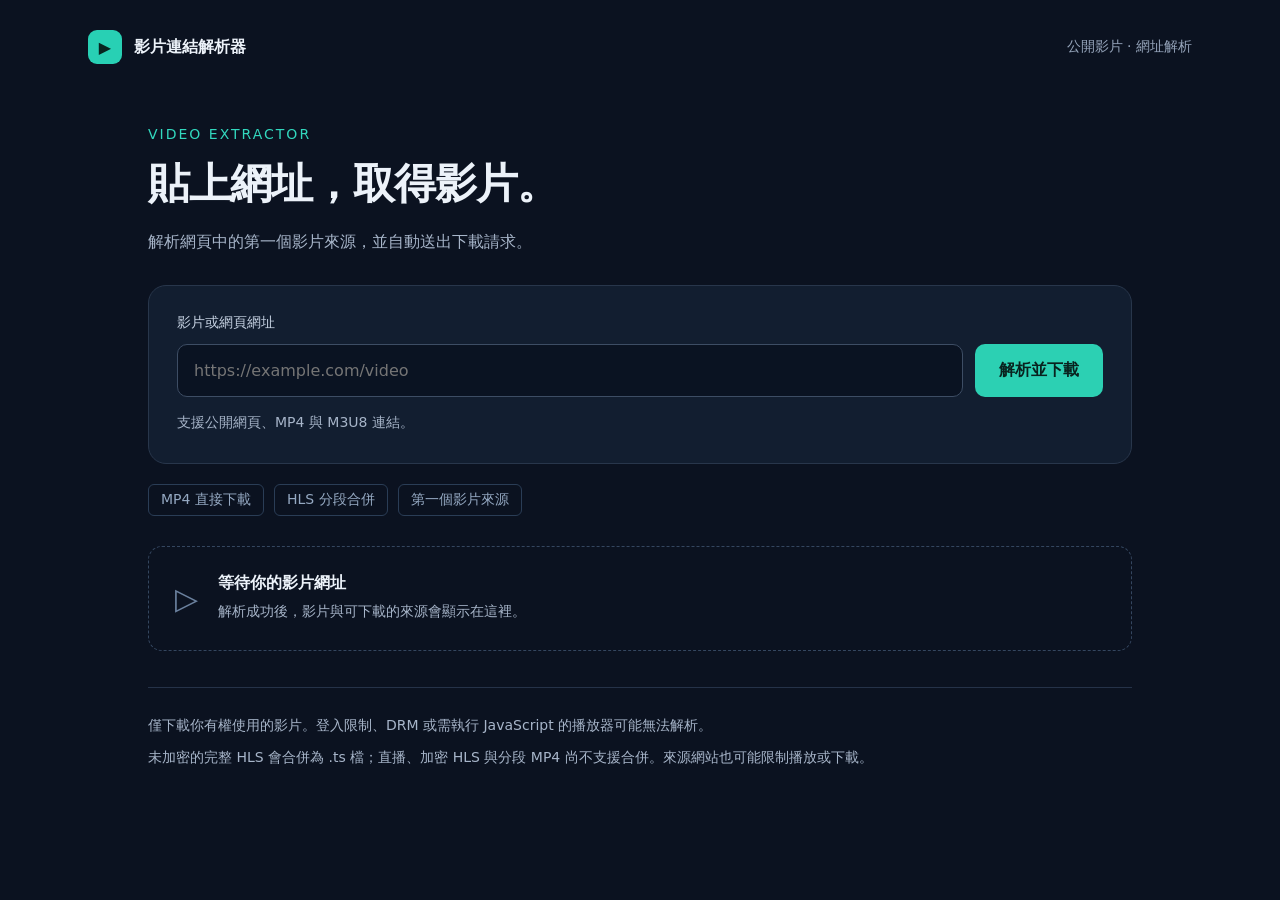
==== src/main/resources/static/index.html @ e3a8c3bb "Add Java three-layer video extractor with parity tests" ====
<!doctype html>
<html lang="zh-Hant"><head><meta charset="utf-8"><meta name="viewport" content="width=device-width,initial-scale=1"><title>影片連結解析器</title><meta name="description" content="貼上公開影片網址，解析、預覽與下載影片。"><link rel="icon" href="data:image/svg+xml,%3Csvg xmlns='http://www.w3.org/2000/svg' viewBox='0 0 32 32'%3E%3Crect width='32' height='32' rx='8' fill='%2314b8a6'/%3E%3Cpath d='M12 8L25 16L12 24Z' fill='%230b1220'/%3E%3C/svg%3E">
<style>
.diagnostics{margin-top:24px;padding:20px;background:#101b2c;border:1px solid #34465f;border-radius:12px}.diagnostics h3{font-size:16px;margin:0 0 12px}.diagnostics pre{white-space:pre-wrap;overflow-wrap:anywhere;font:14px/1.7 ui-monospace,monospace;color:#c0d3e9;margin:0}
[hidden]{display:none!important}:root{color-scheme:dark;font-family:system-ui,'Microsoft JhengHei',sans-serif;color:#ecf2f9;background:#0b1220;font-size:16px}*{box-sizing:border-box}body{margin:0}header{max-width:1160px;margin:auto;padding:30px 28px;display:flex;align-items:center;gap:12px;font-weight:650}.mark{background:#28d0b4;color:#08241f;width:34px;height:34px;border-radius:9px;display:grid;place-items:center}header span:last-child{margin-left:auto;color:#96a5bb;font-size:14px;font-weight:400}main{max-width:1040px;margin:32px auto 70px;padding:0 28px}.eyebrow{color:#32d8be;font-size:14px;letter-spacing:2px}h1{font-size:clamp(28px,4vw,42px);letter-spacing:-1px;margin:14px 0}p{line-height:1.7;color:#a7b5c9}.panel{margin-top:30px;background:#121e30;border:1px solid #28364b;border-radius:18px;padding:28px}label{display:block;font-size:14px;color:#c6d2e2;margin-bottom:12px}.input-row{display:flex;gap:12px}input{width:100%;min-width:0;background:#0a1322;border:1px solid #3d4d64;color:white;font:inherit;padding:16px;border-radius:10px}input:focus{outline:2px solid #36d3ba;outline-offset:2px}button,.button{border:0;border-radius:10px;background:#2cd0b3;color:#09231f;padding:15px 24px;font:inherit;font-weight:650;cursor:pointer;text-decoration:none;white-space:nowrap;display:inline-flex;align-items:center;justify-content:center}button:hover,.button:hover{background:#64e6cf}button:disabled{opacity:.6;cursor:wait}.hint{font-size:14px;margin:14px 0 0}.formats{display:flex;gap:10px;margin:20px 0;color:#95a9c2;font-size:14px}.formats span{border:1px solid #2a3d56;padding:6px 12px;border-radius:6px}#status{margin-top:18px;line-height:1.6}#status:empty{display:none}.error{color:#ffb5b5;background:#311c29;border:1px solid #643347;border-radius:10px;padding:14px}#results[hidden]{display:none}.result-head{display:flex;justify-content:space-between;align-items:baseline;gap:16px;margin:38px 0 18px}h2{font-size:22px;margin:0;overflow-wrap:anywhere}.count{font-size:14px;color:#9cafc6;flex-shrink:0}.workspace{display:grid;grid-template-columns:1fr 300px;gap:18px}.player{background:#050a12;border:1px solid #26354b;border-radius:14px;overflow:hidden}video{width:100%;display:block;min-height:240px;max-height:430px}.player-note{padding:14px 18px;margin:0;font-size:14px}.episodes{background:#121e30;border:1px solid #28364b;border-radius:14px;padding:14px;max-height:400px;overflow:auto}.episode{width:100%;text-align:left;justify-content:flex-start;background:transparent;color:#b7c7dc;padding:14px;margin-bottom:5px;font-size:14px;white-space:normal}.episode:hover,.episode.active{background:#183c3c;color:#67efda}.detail{display:flex;gap:14px;align-items:center;flex-wrap:wrap;margin-top:18px}.detail label{margin:0}select{background:#121e30;color:#e6eef9;border:1px solid #40516b;border-radius:8px;padding:12px;font:inherit}.secondary{background:#23334b;color:#d9e7f9}.secondary:hover{background:#324967}.empty{display:flex;gap:20px;align-items:center;margin-top:30px;padding:26px;border:1px dashed #34465f;border-radius:14px}.empty .symbol{font-size:30px;color:#6b819e}.empty h2{font-size:16px}.empty p{margin:6px 0 0;font-size:14px}.notes{margin-top:36px;border-top:1px solid #253248;padding-top:18px;font-size:14px}.notes p{margin:8px 0}#download-status{font-size:14px;color:#8de7d5;line-height:1.6}a:focus-visible,button:focus-visible,select:focus-visible{outline:2px solid #6fefd8;outline-offset:3px}@media(max-width:750px){header{padding:22px 20px}header span:last-child{display:none}main{margin-top:20px;padding:0 20px}.panel{padding:20px}.input-row{flex-direction:column}.workspace{grid-template-columns:1fr}.episodes{max-height:200px}video{min-height:190px}.result-head{align-items:flex-start}.detail>*{flex-grow:1}.formats{flex-wrap:wrap}.empty{padding:20px}}
</style></head><body>
<header><span class="mark" aria-hidden="true">▶</span>影片連結解析器<span>公開影片 · 網址解析</span></header>
<main><div class="eyebrow">VIDEO EXTRACTOR</div><h1>貼上網址，取得影片。</h1><p>解析網頁中的第一個影片來源，並自動送出下載請求。</p>
<form id="form" class="panel"><label for="url">影片或網頁網址</label><div class="input-row"><input id="url" type="url" required placeholder="https://example.com/video" autocomplete="off" spellcheck="false"><button id="parse" type="submit">解析並下載</button></div><p class="hint">支援公開網頁、MP4 與 M3U8 連結。</p><div id="status" role="status" aria-live="polite"></div></form>
<div class="formats"><span>MP4 直接下載</span><span>HLS 分段合併</span><span>第一個影片來源</span></div>
<section class="empty" id="empty"><div class="symbol" aria-hidden="true">▷</div><div><h2>等待你的影片網址</h2><p>解析成功後，影片與可下載的來源會顯示在這裡。</p></div></section>
<section id="results" hidden><div class="result-head"><h2 id="title"></h2><span class="count" id="count"></span></div><div class="workspace"><div class="player"><video id="video" controls preload="none" playsinline></video><p class="player-note" id="player-note">選擇影片以開始預覽。</p></div><div class="episodes" id="episodes" aria-label="影片集數"></div></div><div class="detail"><label for="source">影片來源</label><select id="source"></select><button id="download" type="button">下載影片</button><a id="original" class="button secondary" target="_blank" rel="noopener noreferrer">開啟來源</a></div><p id="download-status" role="status"></p></section>
<footer class="notes"><p>僅下載你有權使用的影片。登入限制、DRM 或需執行 JavaScript 的播放器可能無法解析。</p><p>未加密的完整 HLS 會合併為 .ts 檔；直播、加密 HLS 與分段 MP4 尚不支援合併。來源網站也可能限制播放或下載。</p></footer></main>
<script>
const $=id=>document.getElementById(id);let data,index=0,busy=false;
const diagnosticSection=document.createElement('section');diagnosticSection.className='diagnostics';diagnosticSection.hidden=true;const diagnosticHeading=document.createElement('h3');diagnosticHeading.textContent='解析與來源回應';const diagnosticText=document.createElement('pre');diagnosticSection.append(diagnosticHeading,diagnosticText);$('results').after(diagnosticSection);
function showDiagnostics(details){diagnosticSection.hidden=false;diagnosticText.textContent='輸入網址：'+$('url').value+'\n解析後網頁：'+(data?.pageURL||'')+'\n找到的影片網址：'+(data?selected():'')+'\n';if(details?.attempts){for(const [i,a] of details.attempts.entries())diagnosticText.textContent+='\n嘗試 '+(i+1)+'\n實際回應網址：'+a.actualURL+'\nReferer：'+a.referer+'\nHTTP 狀態：'+(a.status??'未取得')+'\n回傳類型：'+(a.contentType||'未取得')+'\n錯誤：'+a.error+'\n回應內容開頭（最多 512 字元）：\n'+(a.preview||'未取得')+'\n'}}
function endpoint(path,url){return path+'?'+new URLSearchParams({url,referer:data.pageURL,name:data.title+' - '+data.episodes[index].name})}
function selected(){return data.episodes[index].urls[Number($('source').value)||0]}
function updateSource(){const url=selected(),hls=/\.m3u8$/i.test(new URL(url).pathname);$('video').pause();$('video').src=hls?url:endpoint('/api/media',url);$('original').href=url;$('player-note').textContent=hls?'HLS 預覽依瀏覽器支援；無法播放時，可下載合併檔。':'按播放鍵預覽影片。';$('download').textContent=hls?'合併下載 TS':'下載 MP4';$('download-status').textContent=''}
function choose(i){index=i;[...$('episodes').children].forEach((b,n)=>{b.classList.toggle('active',n===i);b.setAttribute('aria-pressed',String(n===i))});$('source').replaceChildren(...data.episodes[i].urls.map((url,n)=>{const o=document.createElement('option');o.value=n;o.textContent='來源 '+(n+1)+' · '+new URL(url).hostname;return o}));updateSource()}
async function parse(url){if(busy)throw Error('正在解析，請稍候。');busy=true;$('parse').disabled=true;$('parse').textContent='解析中…';$('status').className='';$('status').textContent='正在尋找影片來源…';$('results').hidden=true;$('empty').hidden=false;$('video').pause();$('video').removeAttribute('src');$('video').load();try{const r=await fetch('/api/inspect',{method:'POST',headers:{'Content-Type':'application/json'},body:JSON.stringify({url})});const result=await r.json();if(!r.ok)throw Error(result.error);data=result;$('title').textContent=data.title;$('count').textContent=data.episodes.length+' 部影片';$('episodes').replaceChildren(...data.episodes.map((e,i)=>{const b=document.createElement('button');b.type='button';b.className='episode';b.textContent=String(i+1).padStart(2,'0')+'  '+e.name;b.onclick=()=>choose(i);return b}));choose(0);$('results').hidden=false;$('empty').hidden=true;$('status').textContent='解析完成，找到 '+data.episodes.length+' 部影片。';return {title:data.title,episodes:data.episodes}}catch(e){$('status').className='error';$('status').textContent=e.message;throw e}finally{busy=false;$('parse').disabled=false;$('parse').textContent='解析影片'}}
$('form').onsubmit=e=>{e.preventDefault();diagnosticSection.hidden=true;parse($('url').value.trim()).then(()=>{showDiagnostics();return downloadVideo()}).catch(()=>{})};$('source').onchange=()=>{updateSource();showDiagnostics()};$('video').onerror=()=>{$('player-note').textContent='此來源無法在瀏覽器預覽，可嘗試下載或開啟來源。'};
async function downloadVideo(){const url=selected();showDiagnostics();$('download').disabled=true;$('download-status').textContent='正在檢查下載來源…';try{const r=await fetch(endpoint('/api/download',url));if(!r.ok){const e=await r.json();showDiagnostics(e.details);throw Error(e.error)}await r.body.cancel();const a=document.createElement('a');a.href=endpoint('/api/download',url);a.download='';document.body.append(a);a.click();a.remove();$('download-status').textContent='已向瀏覽器送出下載請求。請在瀏覽器下載清單查看進度；若沒有開始下載，請再按一次下載按鈕。'}catch(e){$('download-status').textContent=e.message}finally{$('download').disabled=false}}
$('download').onclick=downloadVideo;
if(document.modelContext?.registerTool){try{Promise.resolve(document.modelContext.registerTool({name:'parse_video_url',description:'解析公開影片網址並在頁面顯示可播放與下載的來源。',inputSchema:{type:'object',properties:{url:{type:'string'}},required:['url'],additionalProperties:false},annotations:{readOnlyHint:false,untrustedContentHint:true},async execute(input){if(typeof input?.url!=='string')throw Error('需要網址');const u=new URL(input.url);if(!['https:','http:'].includes(u.protocol))throw Error('僅接受 HTTP/HTTPS');$('url').value=input.url;return parse(input.url)}})).catch(()=>{})}catch{}}
</script></body></html>
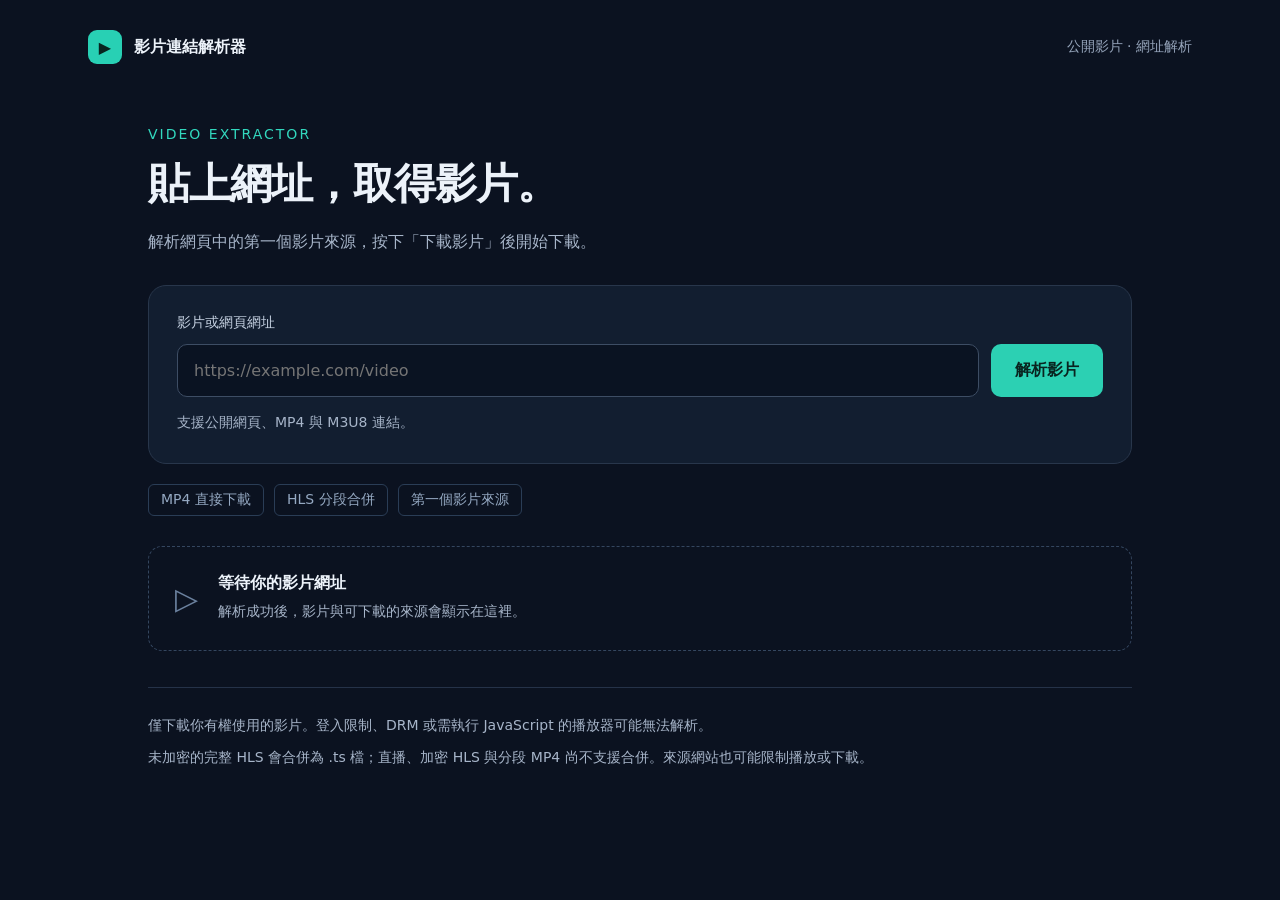
==== commit dba1a091: "Require download button click after video parsing" ====
--- a/src/main/resources/static/index.html
+++ b/src/main/resources/static/index.html
@@ -5,8 +5,8 @@
 [hidden]{display:none!important}:root{color-scheme:dark;font-family:system-ui,'Microsoft JhengHei',sans-serif;color:#ecf2f9;background:#0b1220;font-size:16px}*{box-sizing:border-box}body{margin:0}header{max-width:1160px;margin:auto;padding:30px 28px;display:flex;align-items:center;gap:12px;font-weight:650}.mark{background:#28d0b4;color:#08241f;width:34px;height:34px;border-radius:9px;display:grid;place-items:center}header span:last-child{margin-left:auto;color:#96a5bb;font-size:14px;font-weight:400}main{max-width:1040px;margin:32px auto 70px;padding:0 28px}.eyebrow{color:#32d8be;font-size:14px;letter-spacing:2px}h1{font-size:clamp(28px,4vw,42px);letter-spacing:-1px;margin:14px 0}p{line-height:1.7;color:#a7b5c9}.panel{margin-top:30px;background:#121e30;border:1px solid #28364b;border-radius:18px;padding:28px}label{display:block;font-size:14px;color:#c6d2e2;margin-bottom:12px}.input-row{display:flex;gap:12px}input{width:100%;min-width:0;background:#0a1322;border:1px solid #3d4d64;color:white;font:inherit;padding:16px;border-radius:10px}input:focus{outline:2px solid #36d3ba;outline-offset:2px}button,.button{border:0;border-radius:10px;background:#2cd0b3;color:#09231f;padding:15px 24px;font:inherit;font-weight:650;cursor:pointer;text-decoration:none;white-space:nowrap;display:inline-flex;align-items:center;justify-content:center}button:hover,.button:hover{background:#64e6cf}button:disabled{opacity:.6;cursor:wait}.hint{font-size:14px;margin:14px 0 0}.formats{display:flex;gap:10px;margin:20px 0;color:#95a9c2;font-size:14px}.formats span{border:1px solid #2a3d56;padding:6px 12px;border-radius:6px}#status{margin-top:18px;line-height:1.6}#status:empty{display:none}.error{color:#ffb5b5;background:#311c29;border:1px solid #643347;border-radius:10px;padding:14px}#results[hidden]{display:none}.result-head{display:flex;justify-content:space-between;align-items:baseline;gap:16px;margin:38px 0 18px}h2{font-size:22px;margin:0;overflow-wrap:anywhere}.count{font-size:14px;color:#9cafc6;flex-shrink:0}.workspace{display:grid;grid-template-columns:1fr 300px;gap:18px}.player{background:#050a12;border:1px solid #26354b;border-radius:14px;overflow:hidden}video{width:100%;display:block;min-height:240px;max-height:430px}.player-note{padding:14px 18px;margin:0;font-size:14px}.episodes{background:#121e30;border:1px solid #28364b;border-radius:14px;padding:14px;max-height:400px;overflow:auto}.episode{width:100%;text-align:left;justify-content:flex-start;background:transparent;color:#b7c7dc;padding:14px;margin-bottom:5px;font-size:14px;white-space:normal}.episode:hover,.episode.active{background:#183c3c;color:#67efda}.detail{display:flex;gap:14px;align-items:center;flex-wrap:wrap;margin-top:18px}.detail label{margin:0}select{background:#121e30;color:#e6eef9;border:1px solid #40516b;border-radius:8px;padding:12px;font:inherit}.secondary{background:#23334b;color:#d9e7f9}.secondary:hover{background:#324967}.empty{display:flex;gap:20px;align-items:center;margin-top:30px;padding:26px;border:1px dashed #34465f;border-radius:14px}.empty .symbol{font-size:30px;color:#6b819e}.empty h2{font-size:16px}.empty p{margin:6px 0 0;font-size:14px}.notes{margin-top:36px;border-top:1px solid #253248;padding-top:18px;font-size:14px}.notes p{margin:8px 0}#download-status{font-size:14px;color:#8de7d5;line-height:1.6}a:focus-visible,button:focus-visible,select:focus-visible{outline:2px solid #6fefd8;outline-offset:3px}@media(max-width:750px){header{padding:22px 20px}header span:last-child{display:none}main{margin-top:20px;padding:0 20px}.panel{padding:20px}.input-row{flex-direction:column}.workspace{grid-template-columns:1fr}.episodes{max-height:200px}video{min-height:190px}.result-head{align-items:flex-start}.detail>*{flex-grow:1}.formats{flex-wrap:wrap}.empty{padding:20px}}
 </style></head><body>
 <header><span class="mark" aria-hidden="true">▶</span>影片連結解析器<span>公開影片 · 網址解析</span></header>
-<main><div class="eyebrow">VIDEO EXTRACTOR</div><h1>貼上網址，取得影片。</h1><p>解析網頁中的第一個影片來源，並自動送出下載請求。</p>
-<form id="form" class="panel"><label for="url">影片或網頁網址</label><div class="input-row"><input id="url" type="url" required placeholder="https://example.com/video" autocomplete="off" spellcheck="false"><button id="parse" type="submit">解析並下載</button></div><p class="hint">支援公開網頁、MP4 與 M3U8 連結。</p><div id="status" role="status" aria-live="polite"></div></form>
+<main><div class="eyebrow">VIDEO EXTRACTOR</div><h1>貼上網址，取得影片。</h1><p>解析網頁中的第一個影片來源，按下「下載影片」後開始下載。</p>
+<form id="form" class="panel"><label for="url">影片或網頁網址</label><div class="input-row"><input id="url" type="url" required placeholder="https://example.com/video" autocomplete="off" spellcheck="false"><button id="parse" type="submit">解析影片</button></div><p class="hint">支援公開網頁、MP4 與 M3U8 連結。</p><div id="status" role="status" aria-live="polite"></div></form>
 <div class="formats"><span>MP4 直接下載</span><span>HLS 分段合併</span><span>第一個影片來源</span></div>
 <section class="empty" id="empty"><div class="symbol" aria-hidden="true">▷</div><div><h2>等待你的影片網址</h2><p>解析成功後，影片與可下載的來源會顯示在這裡。</p></div></section>
 <section id="results" hidden><div class="result-head"><h2 id="title"></h2><span class="count" id="count"></span></div><div class="workspace"><div class="player"><video id="video" controls preload="none" playsinline></video><p class="player-note" id="player-note">選擇影片以開始預覽。</p></div><div class="episodes" id="episodes" aria-label="影片集數"></div></div><div class="detail"><label for="source">影片來源</label><select id="source"></select><button id="download" type="button">下載影片</button><a id="original" class="button secondary" target="_blank" rel="noopener noreferrer">開啟來源</a></div><p id="download-status" role="status"></p></section>
@@ -20,10 +20,11 @@
 function updateSource(){const url=selected(),hls=/\.m3u8$/i.test(new URL(url).pathname);$('video').pause();$('video').src=hls?url:endpoint('/api/media',url);$('original').href=url;$('player-note').textContent=hls?'HLS 預覽依瀏覽器支援；無法播放時，可下載合併檔。':'按播放鍵預覽影片。';$('download').textContent=hls?'合併下載 TS':'下載 MP4';$('download-status').textContent=''}
 function choose(i){index=i;[...$('episodes').children].forEach((b,n)=>{b.classList.toggle('active',n===i);b.setAttribute('aria-pressed',String(n===i))});$('source').replaceChildren(...data.episodes[i].urls.map((url,n)=>{const o=document.createElement('option');o.value=n;o.textContent='來源 '+(n+1)+' · '+new URL(url).hostname;return o}));updateSource()}
 async function parse(url){if(busy)throw Error('正在解析，請稍候。');busy=true;$('parse').disabled=true;$('parse').textContent='解析中…';$('status').className='';$('status').textContent='正在尋找影片來源…';$('results').hidden=true;$('empty').hidden=false;$('video').pause();$('video').removeAttribute('src');$('video').load();try{const r=await fetch('/api/inspect',{method:'POST',headers:{'Content-Type':'application/json'},body:JSON.stringify({url})});const result=await r.json();if(!r.ok)throw Error(result.error);data=result;$('title').textContent=data.title;$('count').textContent=data.episodes.length+' 部影片';$('episodes').replaceChildren(...data.episodes.map((e,i)=>{const b=document.createElement('button');b.type='button';b.className='episode';b.textContent=String(i+1).padStart(2,'0')+'  '+e.name;b.onclick=()=>choose(i);return b}));choose(0);$('results').hidden=false;$('empty').hidden=true;$('status').textContent='解析完成，找到 '+data.episodes.length+' 部影片。';return {title:data.title,episodes:data.episodes}}catch(e){$('status').className='error';$('status').textContent=e.message;throw e}finally{busy=false;$('parse').disabled=false;$('parse').textContent='解析影片'}}
-$('form').onsubmit=e=>{e.preventDefault();diagnosticSection.hidden=true;parse($('url').value.trim()).then(()=>{showDiagnostics();return downloadVideo()}).catch(()=>{})};$('source').onchange=()=>{updateSource();showDiagnostics()};$('video').onerror=()=>{$('player-note').textContent='此來源無法在瀏覽器預覽，可嘗試下載或開啟來源。'};
+$('form').onsubmit=e=>{e.preventDefault();diagnosticSection.hidden=true;parse($('url').value.trim()).then(()=>{showDiagnostics()}).catch(()=>{})};$('source').onchange=()=>{updateSource();showDiagnostics()};$('video').onerror=()=>{$('player-note').textContent='此來源無法在瀏覽器預覽，可嘗試下載或開啟來源。'};
 async function downloadVideo(){const url=selected();showDiagnostics();$('download').disabled=true;$('download-status').textContent='正在檢查下載來源…';try{const r=await fetch(endpoint('/api/download',url));if(!r.ok){const e=await r.json();showDiagnostics(e.details);throw Error(e.error)}await r.body.cancel();const a=document.createElement('a');a.href=endpoint('/api/download',url);a.download='';document.body.append(a);a.click();a.remove();$('download-status').textContent='已向瀏覽器送出下載請求。請在瀏覽器下載清單查看進度；若沒有開始下載，請再按一次下載按鈕。'}catch(e){$('download-status').textContent=e.message}finally{$('download').disabled=false}}
 $('download').onclick=downloadVideo;
 if(document.modelContext?.registerTool){try{Promise.resolve(document.modelContext.registerTool({name:'parse_video_url',description:'解析公開影片網址並在頁面顯示可播放與下載的來源。',inputSchema:{type:'object',properties:{url:{type:'string'}},required:['url'],additionalProperties:false},annotations:{readOnlyHint:false,untrustedContentHint:true},async execute(input){if(typeof input?.url!=='string')throw Error('需要網址');const u=new URL(input.url);if(!['https:','http:'].includes(u.protocol))throw Error('僅接受 HTTP/HTTPS');$('url').value=input.url;return parse(input.url)}})).catch(()=>{})}catch{}}
 </script></body></html>
 
 
+
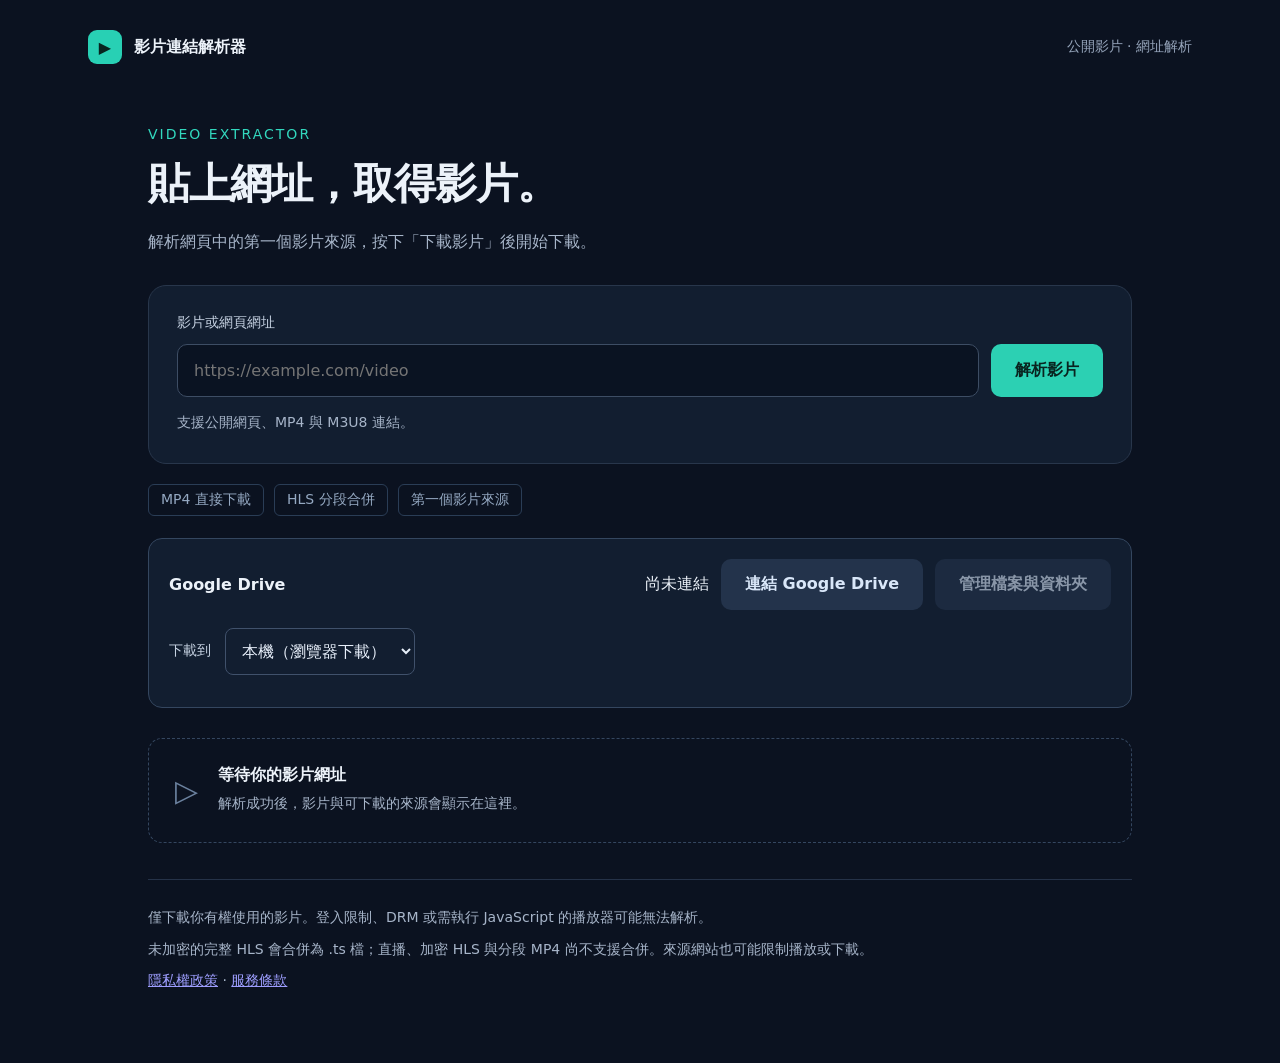
==== commit bd938b59: "Add Google Drive integration, cloud deployment and expanded media parsing" ====
--- a/src/main/resources/static/index.html
+++ b/src/main/resources/static/index.html
@@ -1,6 +1,7 @@
 <!doctype html>
 <html lang="zh-Hant"><head><meta charset="utf-8"><meta name="viewport" content="width=device-width,initial-scale=1"><title>影片連結解析器</title><meta name="description" content="貼上公開影片網址，解析、預覽與下載影片。"><link rel="icon" href="data:image/svg+xml,%3Csvg xmlns='http://www.w3.org/2000/svg' viewBox='0 0 32 32'%3E%3Crect width='32' height='32' rx='8' fill='%2314b8a6'/%3E%3Cpath d='M12 8L25 16L12 24Z' fill='%230b1220'/%3E%3C/svg%3E">
 <style>
+.drive-panel{margin-top:22px;padding:20px;border:1px solid #34465f;border-radius:14px;background:#121e30}.drive-row{display:flex;gap:12px;align-items:center;flex-wrap:wrap}.drive-row strong{margin-right:auto}.drive-panel p{font-size:14px;margin:12px 0 0}.destination-row{margin-top:18px;display:flex;gap:14px;align-items:center;flex-wrap:wrap}.destination-row label{margin:0}.drive-modal{background:#121e30;color:#ecf2f9;border:1px solid #40516b;border-radius:16px;width:min(640px,calc(100vw - 32px));max-height:85vh;padding:24px}.drive-modal::backdrop{background:#030815b8}.modal-heading{display:flex;align-items:center;gap:16px;margin-bottom:20px}.modal-heading h2{margin-right:auto}.folder-tools{display:flex;gap:10px;margin:18px 0}.folder-list{max-height:40vh;overflow:auto;margin:16px 0}.folder-item{display:flex;align-items:center;gap:10px;border-bottom:1px solid #2b3e58;padding:12px 0}.folder-item .folder-open{flex:1;justify-content:flex-start;white-space:normal;text-align:left;overflow-wrap:anywhere}.folder-item button{padding:10px 14px;font-size:14px}.folder-trash{background:#542b3a;color:#ffd1d7}.folder-trash:hover{background:#713a4e}.breadcrumbs{display:flex;gap:8px;flex-wrap:wrap}.breadcrumbs{align-items:center}.breadcrumbs button{padding:4px 0;font-size:14px;background:transparent;color:#d9e7f9;border-radius:0}.breadcrumbs button:hover{text-decoration:underline;background:transparent}.breadcrumbs button[aria-current="location"]{font-weight:600}.breadcrumb-separator{color:#8da3bd}.modal-footer{display:flex;gap:12px;justify-content:flex-end}.drive-modal p{font-size:14px}.folder-message{white-space:pre-wrap;overflow-wrap:anywhere;font-size:14px;color:#ffcbad}.drive-link{color:#78e9d2}.drive-progress{display:block;margin-top:12px;width:100%}button:disabled{cursor:not-allowed}@media(max-width:550px){.folder-tools{flex-direction:column}.drive-row button{flex:1}.drive-modal{padding:18px}.folder-item{flex-wrap:wrap}.folder-item .folder-open{flex-basis:65%}}
 .diagnostics{margin-top:24px;padding:20px;background:#101b2c;border:1px solid #34465f;border-radius:12px}.diagnostics h3{font-size:16px;margin:0 0 12px}.diagnostics pre{white-space:pre-wrap;overflow-wrap:anywhere;font:14px/1.7 ui-monospace,monospace;color:#c0d3e9;margin:0}
 [hidden]{display:none!important}:root{color-scheme:dark;font-family:system-ui,'Microsoft JhengHei',sans-serif;color:#ecf2f9;background:#0b1220;font-size:16px}*{box-sizing:border-box}body{margin:0}header{max-width:1160px;margin:auto;padding:30px 28px;display:flex;align-items:center;gap:12px;font-weight:650}.mark{background:#28d0b4;color:#08241f;width:34px;height:34px;border-radius:9px;display:grid;place-items:center}header span:last-child{margin-left:auto;color:#96a5bb;font-size:14px;font-weight:400}main{max-width:1040px;margin:32px auto 70px;padding:0 28px}.eyebrow{color:#32d8be;font-size:14px;letter-spacing:2px}h1{font-size:clamp(28px,4vw,42px);letter-spacing:-1px;margin:14px 0}p{line-height:1.7;color:#a7b5c9}.panel{margin-top:30px;background:#121e30;border:1px solid #28364b;border-radius:18px;padding:28px}label{display:block;font-size:14px;color:#c6d2e2;margin-bottom:12px}.input-row{display:flex;gap:12px}input{width:100%;min-width:0;background:#0a1322;border:1px solid #3d4d64;color:white;font:inherit;padding:16px;border-radius:10px}input:focus{outline:2px solid #36d3ba;outline-offset:2px}button,.button{border:0;border-radius:10px;background:#2cd0b3;color:#09231f;padding:15px 24px;font:inherit;font-weight:650;cursor:pointer;text-decoration:none;white-space:nowrap;display:inline-flex;align-items:center;justify-content:center}button:hover,.button:hover{background:#64e6cf}button:disabled{opacity:.6;cursor:wait}.hint{font-size:14px;margin:14px 0 0}.formats{display:flex;gap:10px;margin:20px 0;color:#95a9c2;font-size:14px}.formats span{border:1px solid #2a3d56;padding:6px 12px;border-radius:6px}#status{margin-top:18px;line-height:1.6}#status:empty{display:none}.error{color:#ffb5b5;background:#311c29;border:1px solid #643347;border-radius:10px;padding:14px}#results[hidden]{display:none}.result-head{display:flex;justify-content:space-between;align-items:baseline;gap:16px;margin:38px 0 18px}h2{font-size:22px;margin:0;overflow-wrap:anywhere}.count{font-size:14px;color:#9cafc6;flex-shrink:0}.workspace{display:grid;grid-template-columns:1fr 300px;gap:18px}.player{background:#050a12;border:1px solid #26354b;border-radius:14px;overflow:hidden}video{width:100%;display:block;min-height:240px;max-height:430px}.player-note{padding:14px 18px;margin:0;font-size:14px}.episodes{background:#121e30;border:1px solid #28364b;border-radius:14px;padding:14px;max-height:400px;overflow:auto}.episode{width:100%;text-align:left;justify-content:flex-start;background:transparent;color:#b7c7dc;padding:14px;margin-bottom:5px;font-size:14px;white-space:normal}.episode:hover,.episode.active{background:#183c3c;color:#67efda}.detail{display:flex;gap:14px;align-items:center;flex-wrap:wrap;margin-top:18px}.detail label{margin:0}select{background:#121e30;color:#e6eef9;border:1px solid #40516b;border-radius:8px;padding:12px;font:inherit}.secondary{background:#23334b;color:#d9e7f9}.secondary:hover{background:#324967}.empty{display:flex;gap:20px;align-items:center;margin-top:30px;padding:26px;border:1px dashed #34465f;border-radius:14px}.empty .symbol{font-size:30px;color:#6b819e}.empty h2{font-size:16px}.empty p{margin:6px 0 0;font-size:14px}.notes{margin-top:36px;border-top:1px solid #253248;padding-top:18px;font-size:14px}.notes p{margin:8px 0}#download-status{font-size:14px;color:#8de7d5;line-height:1.6}a:focus-visible,button:focus-visible,select:focus-visible{outline:2px solid #6fefd8;outline-offset:3px}@media(max-width:750px){header{padding:22px 20px}header span:last-child{display:none}main{margin-top:20px;padding:0 20px}.panel{padding:20px}.input-row{flex-direction:column}.workspace{grid-template-columns:1fr}.episodes{max-height:200px}video{min-height:190px}.result-head{align-items:flex-start}.detail>*{flex-grow:1}.formats{flex-wrap:wrap}.empty{padding:20px}}
 </style></head><body>
@@ -8,23 +9,23 @@
 <main><div class="eyebrow">VIDEO EXTRACTOR</div><h1>貼上網址，取得影片。</h1><p>解析網頁中的第一個影片來源，按下「下載影片」後開始下載。</p>
 <form id="form" class="panel"><label for="url">影片或網頁網址</label><div class="input-row"><input id="url" type="url" required placeholder="https://example.com/video" autocomplete="off" spellcheck="false"><button id="parse" type="submit">解析影片</button></div><p class="hint">支援公開網頁、MP4 與 M3U8 連結。</p><div id="status" role="status" aria-live="polite"></div></form>
 <div class="formats"><span>MP4 直接下載</span><span>HLS 分段合併</span><span>第一個影片來源</span></div>
+<section class="drive-panel" aria-label="下載位置設定"><div class="drive-row"><strong>Google Drive</strong><span id="drive-account">尚未連結</span><button id="drive-connect" type="button" class="secondary">連結 Google Drive</button><button id="drive-manage" type="button" class="secondary" disabled>管理檔案與資料夾</button><button id="drive-disconnect" type="button" class="secondary" hidden>解除連結</button></div><div class="destination-row"><label for="destination">下載到</label><select id="destination"><option value="local">本機（瀏覽器下載）</option><option value="drive" id="drive-option" disabled>Google Drive</option></select><span id="drive-location" hidden>我的雲端硬碟</span></div><p id="drive-message" role="status"></p><progress id="drive-progress" class="drive-progress" hidden></progress><a id="drive-file" class="drive-link" target="_blank" rel="noopener noreferrer" hidden>在 Google Drive 查看影片</a></section>
+<dialog id="drive-modal" class="drive-modal"><div class="modal-heading"><h2>Google Drive 檔案與資料夾</h2><button id="drive-close" type="button" class="secondary" aria-label="關閉資料夾視窗">關閉</button></div><nav id="drive-breadcrumbs" class="breadcrumbs" aria-label="資料夾路徑"></nav><form id="folder-create" class="folder-tools"><input id="folder-name" aria-label="新資料夾名稱" placeholder="新資料夾名稱" maxlength="255" required><button id="folder-create-button" type="submit">建立資料夾</button></form><div class="folder-tools"><input id="drive-search" type="search" aria-label="搜尋檔案名稱" placeholder="搜尋目前資料夾內的名稱"><select id="drive-type" aria-label="檔案類型篩選"><option value="all">全部類型</option><option value="folder">資料夾</option><option value="file">非資料夾檔案</option><option value="video">影片</option><option value="google">Google 文件</option></select><select id="drive-sort" aria-label="排序"><option value="name-asc">名稱 A → Z</option><option value="name-desc">名稱 Z → A</option><option value="modified-desc">最新修改優先</option><option value="modified-asc">最早修改優先</option></select></div><div id="folder-message" class="folder-message" role="status"></div><div id="folder-list" class="folder-list"></div><button id="folder-more" type="button" class="secondary" hidden>載入更多</button><p>可刪除檔案及 Google 文件；資料夾刪除包含其內容，皆移到 Google Drive 垃圾桶。</p><div class="modal-footer"><button id="folder-select" type="button">存到此資料夾</button></div></dialog>
 <section class="empty" id="empty"><div class="symbol" aria-hidden="true">▷</div><div><h2>等待你的影片網址</h2><p>解析成功後，影片與可下載的來源會顯示在這裡。</p></div></section>
-<section id="results" hidden><div class="result-head"><h2 id="title"></h2><span class="count" id="count"></span></div><div class="workspace"><div class="player"><video id="video" controls preload="none" playsinline></video><p class="player-note" id="player-note">選擇影片以開始預覽。</p></div><div class="episodes" id="episodes" aria-label="影片集數"></div></div><div class="detail"><label for="source">影片來源</label><select id="source"></select><button id="download" type="button">下載影片</button><a id="original" class="button secondary" target="_blank" rel="noopener noreferrer">開啟來源</a></div><p id="download-status" role="status"></p></section>
-<footer class="notes"><p>僅下載你有權使用的影片。登入限制、DRM 或需執行 JavaScript 的播放器可能無法解析。</p><p>未加密的完整 HLS 會合併為 .ts 檔；直播、加密 HLS 與分段 MP4 尚不支援合併。來源網站也可能限制播放或下載。</p></footer></main>
+<section id="results" hidden><div class="result-head"><h2 id="title"></h2><span class="count" id="count"></span></div><div class="workspace"><div class="player"><video id="video" controls preload="none" playsinline></video><p class="player-note" id="player-note">選擇影片以開始預覽。</p></div><div class="episodes" id="episodes" aria-label="影片集數"></div></div><div class="detail"><label for="source">影片來源</label><select id="source"></select><label for="filename">下載檔名（選填）</label><input id="filename" type="text" maxlength="100" placeholder="留空使用預設檔名" aria-describedby="filename-help"><small id="filename-help">留空使用預設名稱；副檔名會依影片格式自動加上。</small><button id="download" type="button">下載影片</button><a id="original" class="button secondary" target="_blank" rel="noopener noreferrer">開啟來源</a></div><p id="download-status" role="status"></p></section>
+<footer class="notes"><p>僅下載你有權使用的影片。登入限制、DRM 或需執行 JavaScript 的播放器可能無法解析。</p><p>未加密的完整 HLS 會合併為 .ts 檔；直播、加密 HLS 與分段 MP4 尚不支援合併。來源網站也可能限制播放或下載。</p><p><a href="/privacy.html">隱私權政策</a> · <a href="/terms.html">服務條款</a></p></footer></main>
 <script>
 const $=id=>document.getElementById(id);let data,index=0,busy=false;
 const diagnosticSection=document.createElement('section');diagnosticSection.className='diagnostics';diagnosticSection.hidden=true;const diagnosticHeading=document.createElement('h3');diagnosticHeading.textContent='解析與來源回應';const diagnosticText=document.createElement('pre');diagnosticSection.append(diagnosticHeading,diagnosticText);$('results').after(diagnosticSection);
 function showDiagnostics(details){diagnosticSection.hidden=false;diagnosticText.textContent='輸入網址：'+$('url').value+'\n解析後網頁：'+(data?.pageURL||'')+'\n找到的影片網址：'+(data?selected():'')+'\n';if(details?.attempts){for(const [i,a] of details.attempts.entries())diagnosticText.textContent+='\n嘗試 '+(i+1)+'\n實際回應網址：'+a.actualURL+'\nReferer：'+a.referer+'\nHTTP 狀態：'+(a.status??'未取得')+'\n回傳類型：'+(a.contentType||'未取得')+'\n錯誤：'+a.error+'\n回應內容開頭（最多 512 字元）：\n'+(a.preview||'未取得')+'\n'}}
-function endpoint(path,url){return path+'?'+new URLSearchParams({url,referer:data.pageURL,name:data.title+' - '+data.episodes[index].name})}
+function downloadName(){return $('filename').value.trim().replace(/\.(mp4|ts|m3u8)$/i,'')||data.title+' - '+data.episodes[index].name}
+function endpoint(path,url){return path+'?'+new URLSearchParams({url,referer:data.pageURL,name:downloadName()})}
 function selected(){return data.episodes[index].urls[Number($('source').value)||0]}
 function updateSource(){const url=selected(),hls=/\.m3u8$/i.test(new URL(url).pathname);$('video').pause();$('video').src=hls?url:endpoint('/api/media',url);$('original').href=url;$('player-note').textContent=hls?'HLS 預覽依瀏覽器支援；無法播放時，可下載合併檔。':'按播放鍵預覽影片。';$('download').textContent=hls?'合併下載 TS':'下載 MP4';$('download-status').textContent=''}
 function choose(i){index=i;[...$('episodes').children].forEach((b,n)=>{b.classList.toggle('active',n===i);b.setAttribute('aria-pressed',String(n===i))});$('source').replaceChildren(...data.episodes[i].urls.map((url,n)=>{const o=document.createElement('option');o.value=n;o.textContent='來源 '+(n+1)+' · '+new URL(url).hostname;return o}));updateSource()}
-async function parse(url){if(busy)throw Error('正在解析，請稍候。');busy=true;$('parse').disabled=true;$('parse').textContent='解析中…';$('status').className='';$('status').textContent='正在尋找影片來源…';$('results').hidden=true;$('empty').hidden=false;$('video').pause();$('video').removeAttribute('src');$('video').load();try{const r=await fetch('/api/inspect',{method:'POST',headers:{'Content-Type':'application/json'},body:JSON.stringify({url})});const result=await r.json();if(!r.ok)throw Error(result.error);data=result;$('title').textContent=data.title;$('count').textContent=data.episodes.length+' 部影片';$('episodes').replaceChildren(...data.episodes.map((e,i)=>{const b=document.createElement('button');b.type='button';b.className='episode';b.textContent=String(i+1).padStart(2,'0')+'  '+e.name;b.onclick=()=>choose(i);return b}));choose(0);$('results').hidden=false;$('empty').hidden=true;$('status').textContent='解析完成，找到 '+data.episodes.length+' 部影片。';return {title:data.title,episodes:data.episodes}}catch(e){$('status').className='error';$('status').textContent=e.message;throw e}finally{busy=false;$('parse').disabled=false;$('parse').textContent='解析影片'}}
+async function parse(url){if(busy)throw Error('正在解析，請稍候。');busy=true;$('parse').disabled=true;$('parse').textContent='解析中…';$('status').className='';$('status').textContent='正在尋找影片來源…';$('results').hidden=true;$('empty').hidden=false;$('video').pause();$('video').removeAttribute('src');$('video').load();try{const r=await fetch('/api/inspect',{method:'POST',headers:{'Content-Type':'application/json'},body:JSON.stringify({url})});const result=await r.json();if(!r.ok)throw Error(result.error);data=result;$('filename').value='';$('title').textContent=data.title;$('count').textContent=data.episodes.length+' 部影片';$('episodes').replaceChildren(...data.episodes.map((e,i)=>{const b=document.createElement('button');b.type='button';b.className='episode';b.textContent=String(i+1).padStart(2,'0')+'  '+e.name;b.onclick=()=>choose(i);return b}));choose(0);$('results').hidden=false;$('empty').hidden=true;$('status').textContent='解析完成，找到 '+data.episodes.length+' 部影片。';return {title:data.title,episodes:data.episodes}}catch(e){$('status').className='error';$('status').textContent=e.message;throw e}finally{busy=false;$('parse').disabled=false;$('parse').textContent='解析影片'}}
 $('form').onsubmit=e=>{e.preventDefault();diagnosticSection.hidden=true;parse($('url').value.trim()).then(()=>{showDiagnostics()}).catch(()=>{})};$('source').onchange=()=>{updateSource();showDiagnostics()};$('video').onerror=()=>{$('player-note').textContent='此來源無法在瀏覽器預覽，可嘗試下載或開啟來源。'};
-async function downloadVideo(){const url=selected();showDiagnostics();$('download').disabled=true;$('download-status').textContent='正在檢查下載來源…';try{const r=await fetch(endpoint('/api/download',url));if(!r.ok){const e=await r.json();showDiagnostics(e.details);throw Error(e.error)}await r.body.cancel();const a=document.createElement('a');a.href=endpoint('/api/download',url);a.download='';document.body.append(a);a.click();a.remove();$('download-status').textContent='已向瀏覽器送出下載請求。請在瀏覽器下載清單查看進度；若沒有開始下載，請再按一次下載按鈕。'}catch(e){$('download-status').textContent=e.message}finally{$('download').disabled=false}}
+async function downloadVideo(){const url=selected();if($('destination').value==='drive'){await saveVideoToDrive(url,data.pageURL,downloadName());return}showDiagnostics();$('download').disabled=true;$('download-status').textContent='正在檢查下載來源…';try{const r=await fetch(endpoint('/api/download',url));if(!r.ok){const e=await r.json();showDiagnostics(e.details);throw Error(e.error)}await r.body.cancel();const a=document.createElement('a');a.href=endpoint('/api/download',url);a.download='';document.body.append(a);a.click();a.remove();$('download-status').textContent='已向瀏覽器送出下載請求。請在瀏覽器下載清單查看進度；若沒有開始下載，請再按一次下載按鈕。'}catch(e){$('download-status').textContent=e.message}finally{$('download').disabled=false}}
 $('download').onclick=downloadVideo;
 if(document.modelContext?.registerTool){try{Promise.resolve(document.modelContext.registerTool({name:'parse_video_url',description:'解析公開影片網址並在頁面顯示可播放與下載的來源。',inputSchema:{type:'object',properties:{url:{type:'string'}},required:['url'],additionalProperties:false},annotations:{readOnlyHint:false,untrustedContentHint:true},async execute(input){if(typeof input?.url!=='string')throw Error('需要網址');const u=new URL(input.url);if(!['https:','http:'].includes(u.protocol))throw Error('僅接受 HTTP/HTTPS');$('url').value=input.url;return parse(input.url)}})).catch(()=>{})}catch{}}
-</script></body></html>
-
-
-
+</script><script src="/drive.js"></script></body></html>
